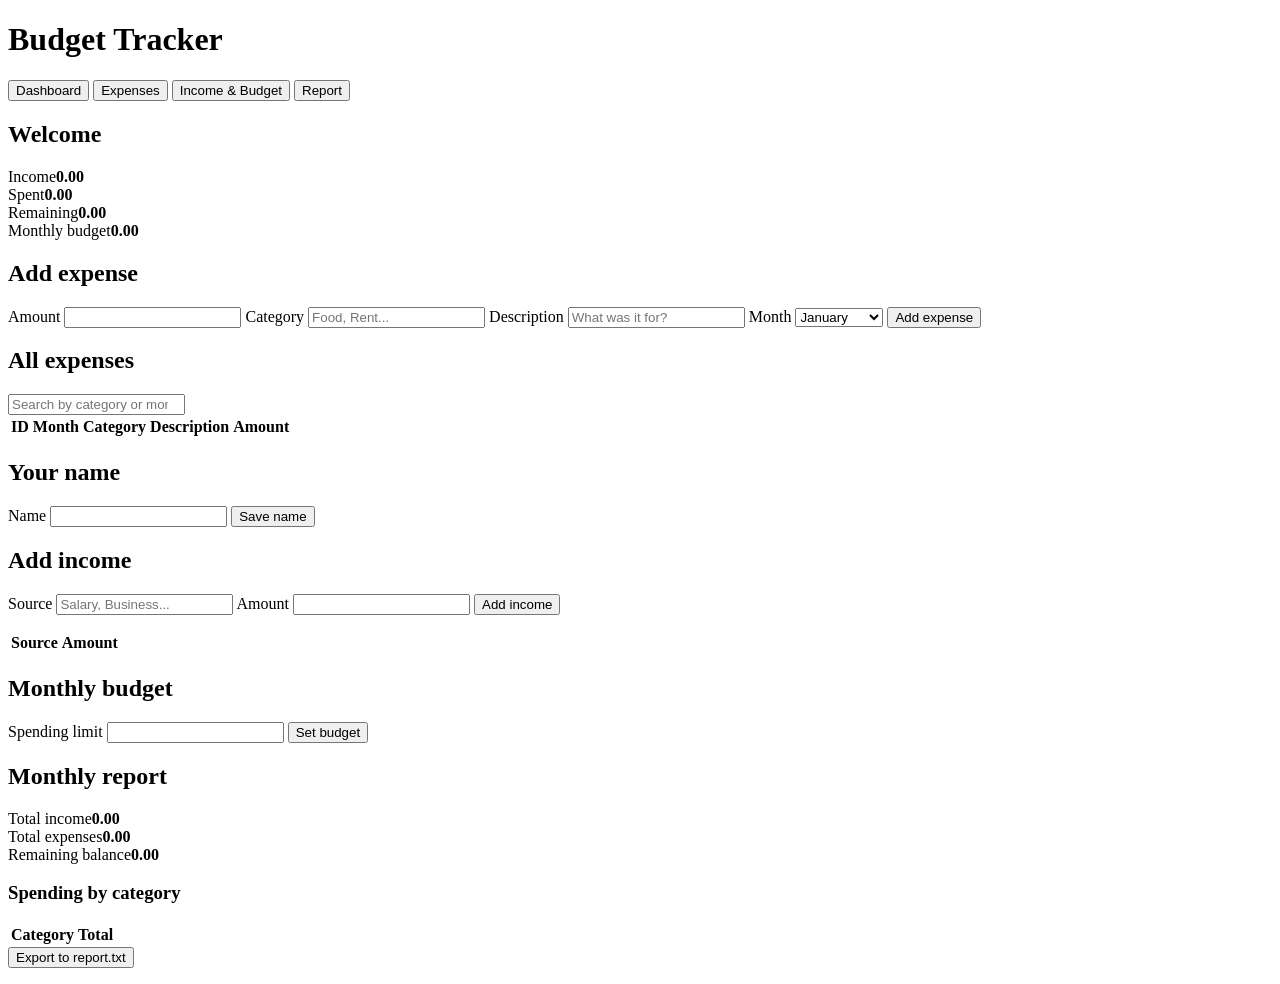
==== index.html @ 58362a25 "Add files via upload" ====
<!DOCTYPE html>
<html lang="en">
<head>
  <meta charset="UTF-8">
  <meta name="viewport" content="width=device-width, initial-scale=1">
  <title>Budget Tracker</title>
  <link rel="stylesheet" href="style.css">
</head>
<body>
  <header>
    <h1>Budget Tracker</h1>
    <nav>
      <button class="tab active" data-page="dashboard">Dashboard</button>
      <button class="tab" data-page="expenses">Expenses</button>
      <button class="tab" data-page="budget">Income &amp; Budget</button>
      <button class="tab" data-page="report">Report</button>
    </nav>
  </header>

  <main>
    <p id="server-error" class="msg err"></p>

    <!-- DASHBOARD -->
    <section id="dashboard" class="page active">
      <h2 id="welcome">Welcome</h2>
      <div class="cards">
        <div class="card"><span>Income</span><strong id="d-income">0.00</strong></div>
        <div class="card"><span>Spent</span><strong id="d-spent">0.00</strong></div>
        <div class="card"><span>Remaining</span><strong id="d-balance">0.00</strong></div>
        <div class="card"><span>Monthly budget</span><strong id="d-budget">0.00</strong></div>
      </div>
      <div class="bar"><div id="bar-fill"></div></div>
      <p id="bar-text"></p>
      <div id="alert" class="alert hidden"></div>
    </section>

    <!-- EXPENSES (Member 1) -->
    <section id="expenses" class="page">
      <h2>Add expense</h2>
      <form id="expense-form" class="form-grid">
        <label>Amount <input type="number" name="amount" step="0.01" min="0.01" required></label>
        <label>Category <input type="text" name="category" placeholder="Food, Rent..." required></label>
        <label>Description <input type="text" name="description" placeholder="What was it for?"></label>
        <label>Month
          <select name="month" required>
            <option>January</option><option>February</option><option>March</option>
            <option>April</option><option>May</option><option>June</option>
            <option>July</option><option>August</option><option>September</option>
            <option>October</option><option>November</option><option>December</option>
          </select>
        </label>
        <button type="submit">Add expense</button>
      </form>
      <p id="expense-msg" class="msg"></p>

      <div class="row">
        <h2>All expenses</h2>
        <input type="search" id="search" placeholder="Search by category or month">
      </div>
      <table>
        <thead><tr><th>ID</th><th>Month</th><th>Category</th><th>Description</th><th class="num">Amount</th></tr></thead>
        <tbody id="expense-rows"></tbody>
      </table>
      <p id="expense-total" class="total"></p>
    </section>

    <!-- INCOME & BUDGET (Member 2) -->
    <section id="budget" class="page">
      <h2>Your name</h2>
      <form id="name-form" class="form-grid">
        <label>Name <input type="text" name="name" id="b-name" required></label>
        <button type="submit">Save name</button>
      </form>
      <p id="name-msg" class="msg"></p>

      <h2>Add income</h2>
      <form id="income-form" class="form-grid">
        <label>Source <input type="text" name="source" placeholder="Salary, Business..." required></label>
        <label>Amount <input type="number" name="amount" step="0.01" min="0.01" required></label>
        <button type="submit">Add income</button>
      </form>
      <p id="income-msg" class="msg"></p>
      <table>
        <thead><tr><th>Source</th><th class="num">Amount</th></tr></thead>
        <tbody id="income-rows"></tbody>
      </table>
      <p id="income-total" class="total"></p>

      <h2>Monthly budget</h2>
      <form id="budget-form" class="form-grid">
        <label>Spending limit <input type="number" name="budget" id="b-budget" step="0.01" min="0.01" required></label>
        <button type="submit">Set budget</button>
      </form>
      <p id="budget-msg" class="msg"></p>
    </section>

    <!-- REPORT -->
    <section id="report" class="page">
      <h2>Monthly report</h2>
      <div class="cards">
        <div class="card"><span>Total income</span><strong id="r-income">0.00</strong></div>
        <div class="card"><span>Total expenses</span><strong id="r-spent">0.00</strong></div>
        <div class="card"><span>Remaining balance</span><strong id="r-balance">0.00</strong></div>
      </div>
      <h3>Spending by category</h3>
      <table>
        <thead><tr><th>Category</th><th class="num">Total</th></tr></thead>
        <tbody id="category-rows"></tbody>
      </table>
      <button id="export-btn">Export to report.txt</button>
      <p id="report-msg" class="msg"></p>
    </section>
  </main>

  <script src="app.js"></script>
</body>
</html>
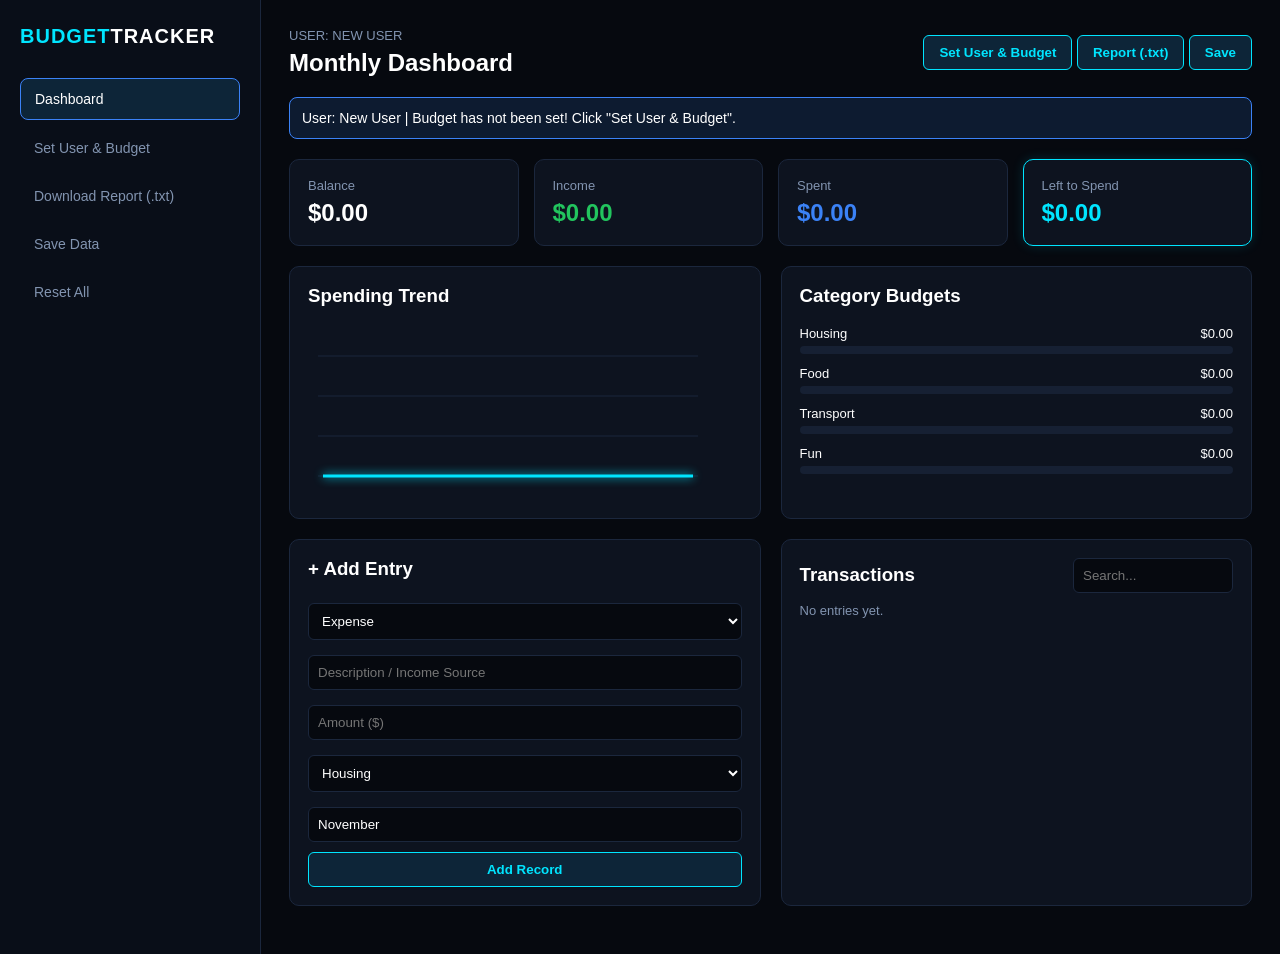
==== commit 3cb65ac4: "Add files via upload" ====
--- a/index.html
+++ b/index.html
@@ -1,117 +1,82 @@
-<!DOCTYPE html>
-<html lang="en">
-<head>
-  <meta charset="UTF-8">
-  <meta name="viewport" content="width=device-width, initial-scale=1">
-  <title>Budget Tracker</title>
-  <link rel="stylesheet" href="style.css">
-</head>
-<body>
-  <header>
-    <h1>Budget Tracker</h1>
-    <nav>
-      <button class="tab active" data-page="dashboard">Dashboard</button>
-      <button class="tab" data-page="expenses">Expenses</button>
-      <button class="tab" data-page="budget">Income &amp; Budget</button>
-      <button class="tab" data-page="report">Report</button>
-    </nav>
-  </header>
-
-  <main>
-    <p id="server-error" class="msg err"></p>
-
-    <!-- DASHBOARD -->
-    <section id="dashboard" class="page active">
-      <h2 id="welcome">Welcome</h2>
-      <div class="cards">
-        <div class="card"><span>Income</span><strong id="d-income">0.00</strong></div>
-        <div class="card"><span>Spent</span><strong id="d-spent">0.00</strong></div>
-        <div class="card"><span>Remaining</span><strong id="d-balance">0.00</strong></div>
-        <div class="card"><span>Monthly budget</span><strong id="d-budget">0.00</strong></div>
-      </div>
-      <div class="bar"><div id="bar-fill"></div></div>
-      <p id="bar-text"></p>
-      <div id="alert" class="alert hidden"></div>
-    </section>
-
-    <!-- EXPENSES (Member 1) -->
-    <section id="expenses" class="page">
-      <h2>Add expense</h2>
-      <form id="expense-form" class="form-grid">
-        <label>Amount <input type="number" name="amount" step="0.01" min="0.01" required></label>
-        <label>Category <input type="text" name="category" placeholder="Food, Rent..." required></label>
-        <label>Description <input type="text" name="description" placeholder="What was it for?"></label>
-        <label>Month
-          <select name="month" required>
-            <option>January</option><option>February</option><option>March</option>
-            <option>April</option><option>May</option><option>June</option>
-            <option>July</option><option>August</option><option>September</option>
-            <option>October</option><option>November</option><option>December</option>
-          </select>
-        </label>
-        <button type="submit">Add expense</button>
-      </form>
-      <p id="expense-msg" class="msg"></p>
-
-      <div class="row">
-        <h2>All expenses</h2>
-        <input type="search" id="search" placeholder="Search by category or month">
-      </div>
-      <table>
-        <thead><tr><th>ID</th><th>Month</th><th>Category</th><th>Description</th><th class="num">Amount</th></tr></thead>
-        <tbody id="expense-rows"></tbody>
-      </table>
-      <p id="expense-total" class="total"></p>
-    </section>
-
-    <!-- INCOME & BUDGET (Member 2) -->
-    <section id="budget" class="page">
-      <h2>Your name</h2>
-      <form id="name-form" class="form-grid">
-        <label>Name <input type="text" name="name" id="b-name" required></label>
-        <button type="submit">Save name</button>
-      </form>
-      <p id="name-msg" class="msg"></p>
-
-      <h2>Add income</h2>
-      <form id="income-form" class="form-grid">
-        <label>Source <input type="text" name="source" placeholder="Salary, Business..." required></label>
-        <label>Amount <input type="number" name="amount" step="0.01" min="0.01" required></label>
-        <button type="submit">Add income</button>
-      </form>
-      <p id="income-msg" class="msg"></p>
-      <table>
-        <thead><tr><th>Source</th><th class="num">Amount</th></tr></thead>
-        <tbody id="income-rows"></tbody>
-      </table>
-      <p id="income-total" class="total"></p>
-
-      <h2>Monthly budget</h2>
-      <form id="budget-form" class="form-grid">
-        <label>Spending limit <input type="number" name="budget" id="b-budget" step="0.01" min="0.01" required></label>
-        <button type="submit">Set budget</button>
-      </form>
-      <p id="budget-msg" class="msg"></p>
-    </section>
-
-    <!-- REPORT -->
-    <section id="report" class="page">
-      <h2>Monthly report</h2>
-      <div class="cards">
-        <div class="card"><span>Total income</span><strong id="r-income">0.00</strong></div>
-        <div class="card"><span>Total expenses</span><strong id="r-spent">0.00</strong></div>
-        <div class="card"><span>Remaining balance</span><strong id="r-balance">0.00</strong></div>
-      </div>
-      <h3>Spending by category</h3>
-      <table>
-        <thead><tr><th>Category</th><th class="num">Total</th></tr></thead>
-        <tbody id="category-rows"></tbody>
-      </table>
-      <button id="export-btn">Export to report.txt</button>
-      <p id="report-msg" class="msg"></p>
-    </section>
-  </main>
-
-  <script src="app.js"></script>
-</body>
-</html>
+<!DOCTYPE html>
+<html lang="en">
+<head>
+  <meta charset="UTF-8">
+  <title>BUDGET TRACKER</title>
+  <link rel="stylesheet" href="style.css">
+</head>
+<body>
+  <div class="sidebar">
+    <div class="logo">BUDGET<span style="color:#fff">TRACKER</span></div>
+    <div class="nav active">Dashboard</div>
+    <div class="nav" onclick="setUser()">Set User & Budget</div>
+    <div class="nav" onclick="report()">Download Report (.txt)</div>
+    <div class="nav" onclick="save()">Save Data</div>
+    <div class="nav" onclick="resetAll()">Reset All</div>
+  </div>
+
+  <div class="main">
+    <div class="top">
+      <div>
+        <div class="lbl" id="userBanner">USER: NEW USER</div>
+        <h2 style="margin:0">Monthly Dashboard</h2>
+      </div>
+      <div>
+        <button onclick="setUser()">Set User & Budget</button>
+        <button onclick="report()">Report (.txt)</button>
+        <button onclick="save()">Save</button>
+      </div>
+    </div>
+
+    <div class="alert" id="status">Welcome! Set your budget or add a transaction.</div>
+
+    <div class="grid4">
+      <div class="card"><div class="lbl">Balance</div><div class="num" id="bal">$0.00</div></div>
+      <div class="card"><div class="lbl">Income</div><div class="num" style="color:#22c55e" id="inc">$0.00</div></div>
+      <div class="card"><div class="lbl">Spent</div><div class="num" style="color:#3b82f6" id="exp">$0.00</div></div>
+      <div class="card glow"><div class="lbl">Left to Spend</div><div class="num" style="color:#00e5ff" id="left">$0.00</div></div>
+    </div>
+
+    <div class="grid2">
+      <div class="card">
+        <h3 style="margin-top:0">Spending Trend</h3>
+        <canvas id="trendChart" width="400" height="170"></canvas>
+      </div>
+
+      <div class="card">
+        <h3 style="margin-top:0">Category Budgets</h3>
+        <div id="bars"></div>
+      </div>
+    </div>
+
+    <div class="grid2">
+      <div class="card">
+        <h3 style="margin-top:0">+ Add Entry</h3>
+        <select id="type" onchange="document.getElementById('extra').style.display=this.value=='exp'?'block':'none'">
+          <option value="exp">Expense</option>
+          <option value="inc">Income</option>
+        </select>
+        <input id="desc" placeholder="Description / Income Source">
+        <input id="amt" type="number" placeholder="Amount ($)">
+        <div id="extra">
+          <select id="cat">
+            <option>Housing</option><option>Food</option><option>Transport</option><option>Fun</option>
+          </select>
+          <input id="month" value="November" placeholder="Month">
+        </div>
+        <button style="width:100%" onclick="add()">Add Record</button>
+      </div>
+
+      <div class="card">
+        <div class="top" style="margin-bottom:10px">
+          <h3 style="margin:0">Transactions</h3>
+          <input id="find" placeholder="Search..." onkeyup="updateUI()" style="width:160px;margin:0">
+        </div>
+        <div id="list" style="max-height:220px;overflow-y:auto"></div>
+      </div>
+    </div>
+  </div>
+
+  <script src="app.js"></script>
+</body>
+</html>
--- a/style.css
+++ b/style.css
@@ -0,0 +1,145 @@
+body {
+  background: #06090f;
+  color: #fff;
+  font-family: sans-serif;
+  margin: 0;
+  display: flex;
+  min-height: 100vh;
+}
+
+.sidebar {
+  width: 220px;
+  background: #090e18;
+  border-right: 1px solid #1b273d;
+  padding: 25px 20px;
+  flex-shrink: 0;
+}
+
+.logo {
+  color: #00e5ff;
+  font-size: 20px;
+  font-weight: bold;
+  letter-spacing: 1px;
+  margin-bottom: 30px;
+}
+
+.nav {
+  padding: 12px 14px;
+  border-radius: 8px;
+  color: #8294b0;
+  margin-bottom: 8px;
+  cursor: pointer;
+  font-size: 14px;
+}
+
+.nav:hover, .nav.active {
+  background: #0d2538;
+  color: #fff;
+  border: 1px solid #3b82f6;
+}
+
+.main {
+  flex: 1;
+  padding: 28px;
+  max-width: 1050px;
+}
+
+.top {
+  display: flex;
+  justify-content: space-between;
+  align-items: center;
+  margin-bottom: 20px;
+}
+
+.grid4 {
+  display: grid;
+  grid-template-columns: repeat(4, 1fr);
+  gap: 15px;
+  margin-bottom: 20px;
+}
+
+.grid2 {
+  display: grid;
+  grid-template-columns: 1fr 1fr;
+  gap: 20px;
+  margin-bottom: 20px;
+}
+
+.card {
+  background: #0d131f;
+  border: 1px solid #1b273d;
+  border-radius: 10px;
+  padding: 18px;
+}
+
+.glow {
+  border-color: #00e5ff;
+  box-shadow: 0 0 12px rgba(0, 229, 255, 0.15);
+}
+
+.lbl {
+  color: #8294b0;
+  font-size: 13px;
+  margin-bottom: 6px;
+}
+
+.num {
+  font-size: 24px;
+  font-weight: bold;
+}
+
+input, select {
+  width: 100%;
+  box-sizing: border-box;
+  background: #06090f;
+  border: 1px solid #1b273d;
+  color: #fff;
+  padding: 9px;
+  border-radius: 6px;
+  margin: 5px 0 10px;
+}
+
+button {
+  background: #0d2538;
+  color: #00e5ff;
+  border: 1px solid #00e5ff;
+  padding: 9px 15px;
+  border-radius: 6px;
+  cursor: pointer;
+  font-weight: bold;
+}
+
+button:hover {
+  background: #00e5ff;
+  color: #06090f;
+}
+
+.bar {
+  background: #162033;
+  height: 8px;
+  border-radius: 4px;
+  margin: 5px 0 12px;
+  overflow: hidden;
+}
+
+.fill {
+  height: 100%;
+  background: #3b82f6;
+}
+
+.row {
+  display: flex;
+  justify-content: space-between;
+  padding: 10px 0;
+  border-bottom: 1px solid #1b273d;
+  font-size: 14px;
+}
+
+.alert {
+  background: #0d1b30;
+  border: 1px solid #3b82f6;
+  padding: 12px;
+  border-radius: 8px;
+  margin-bottom: 20px;
+  font-size: 14px;
+}
